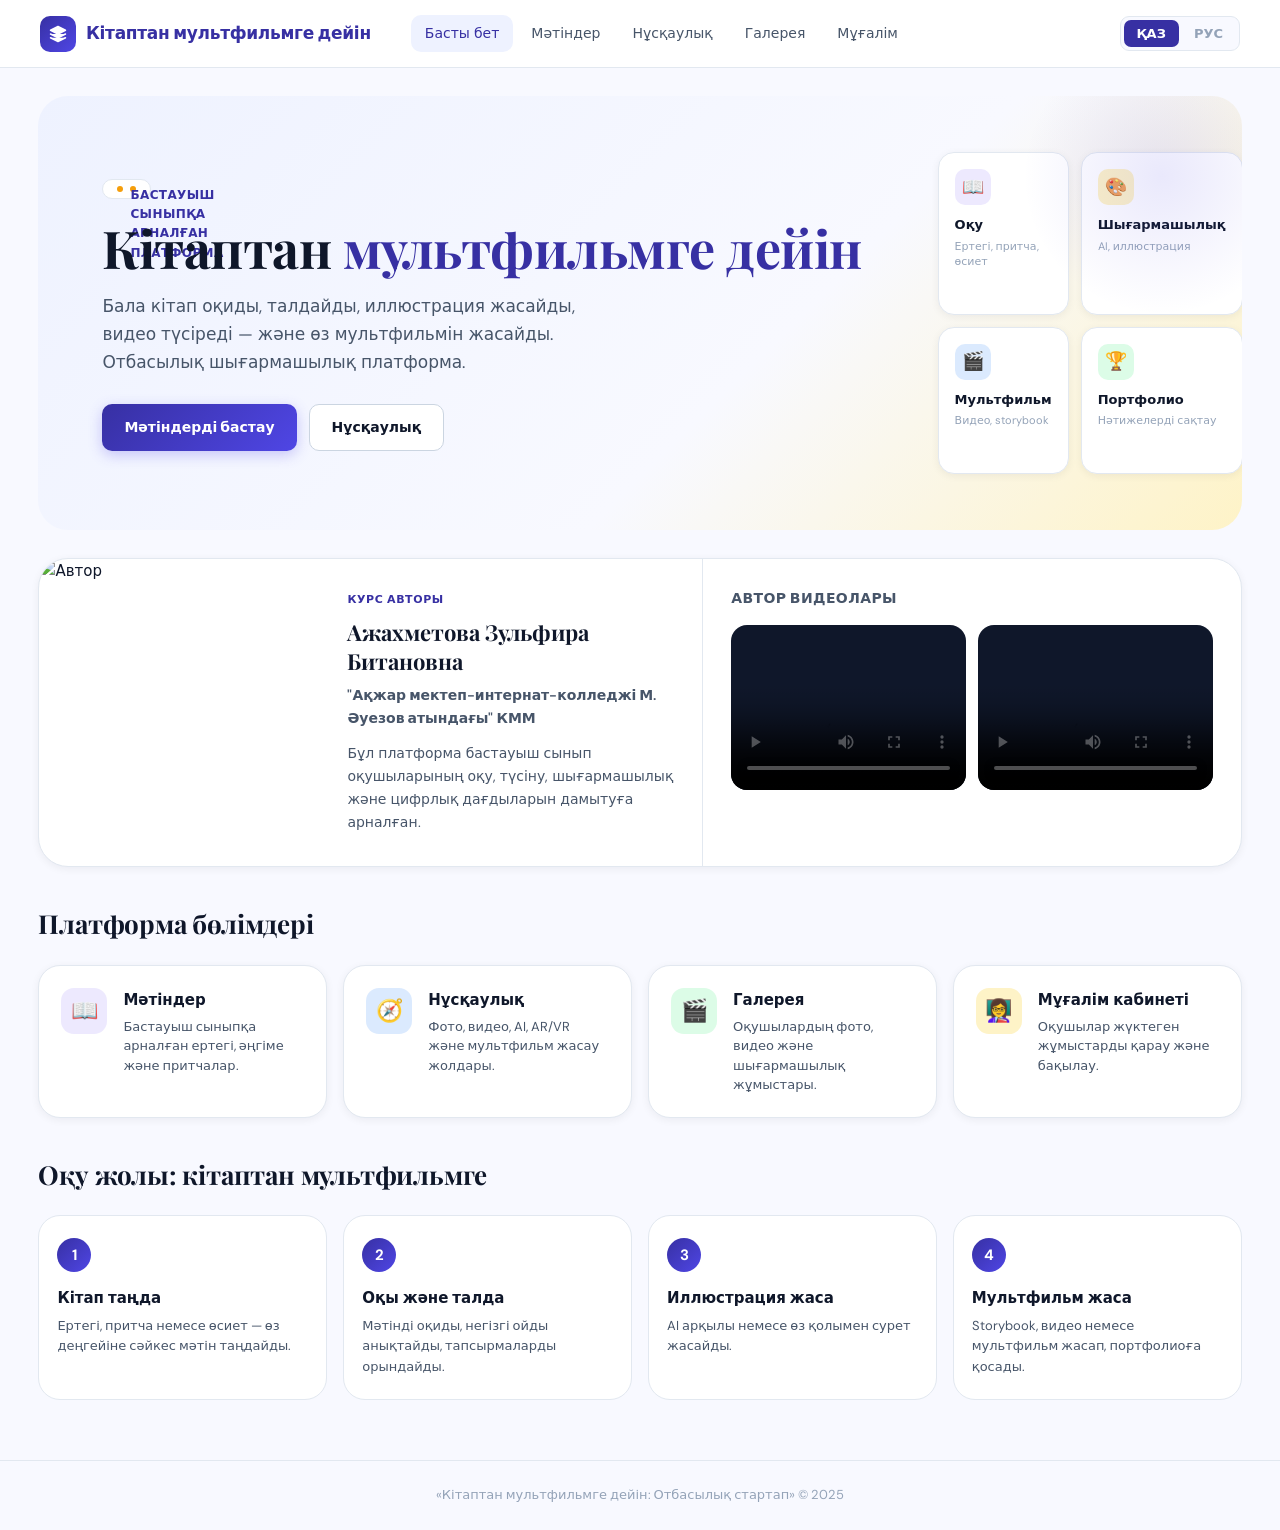
==== index.html @ 531db11f "Add files via upload" ====
<!DOCTYPE html>
<html lang="kk">
<head>
  <meta charset="UTF-8">
  <meta name="viewport" content="width=device-width, initial-scale=1.0">
  <title>Кітаптан мультфильмге дейін — Отбасылық стартап</title>
  <link rel="preconnect" href="https://fonts.googleapis.com">
  <link rel="stylesheet" href="https://fonts.googleapis.com/css2?family=DM+Sans:wght@300;400;500;600;700&family=Playfair+Display:wght@600;700&display=swap">
  <link rel="stylesheet" href="css/style.css">
</head>
<body>

<div id="nav-placeholder"></div>

<main class="page">

  <!-- HERO -->
  <section class="hero">
    <div class="hero-copy">
      <div class="hero-eyebrow"><span></span> <span id="hero-eyebrow-text">Бастауыш сыныпқа арналған платформа</span></div>
      <h1 id="hero-title">Кітаптан <em>мультфильмге дейін</em></h1>
      <p id="hero-desc">Бала кітап оқиды, талдайды, иллюстрация жасайды, видео түсіреді — және өз мультфильмін жасайды. Отбасылық шығармашылық платформа.</p>
      <div class="hero-actions">
        <a class="btn btn-primary" href="stories.html" id="hero-btn1">Мәтіндерді бастау</a>
        <a class="btn btn-outline" href="instructions.html" id="hero-btn2">Нұсқаулық</a>
      </div>
    </div>
    <div class="hero-visual">
      <div class="hero-card hc-purple">
        <div class="hero-card-icon">📖</div>
        <h4 id="hc1t">Оқу</h4>
        <p id="hc1d">Ертегі, притча, өсиет</p>
      </div>
      <div class="hero-card hc-amber">
        <div class="hero-card-icon">🎨</div>
        <h4 id="hc2t">Шығармашылық</h4>
        <p id="hc2d">AI, иллюстрация</p>
      </div>
      <div class="hero-card hc-blue">
        <div class="hero-card-icon">🎬</div>
        <h4 id="hc3t">Мультфильм</h4>
        <p id="hc3d">Видео, storybook</p>
      </div>
      <div class="hero-card hc-green">
        <div class="hero-card-icon">🏆</div>
        <h4 id="hc4t">Портфолио</h4>
        <p id="hc4d">Нәтижелерді сақтау</p>
      </div>
    </div>
  </section>

  <!-- AUTHOR -->
  <div class="author-panel">
    <div class="author-photo">
      <img src="https://res.cloudinary.com/dtdq8ydwe/image/upload/v1776937466/author_cpvalc.jpg" alt="Автор">
    </div>
    <div class="author-info">
      <div class="author-label" id="author-label">Курс авторы</div>
      <h2>Ажахметова Зульфира Битановна</h2>
      <p class="author-school">"Ақжар мектеп-интернат-колледжі М. Әуезов атындағы" КММ</p>
      <p id="author-desc">Бұл платформа бастауыш сынып оқушыларының оқу, түсіну, шығармашылық және цифрлық дағдыларын дамытуға арналған.</p>
    </div>
    <div class="author-videos">
      <h3 id="author-videos-title">Автор видеолары</h3>
      <div class="video-row">
        <video controls poster="https://res.cloudinary.com/dtdq8ydwe/image/upload/v1776937466/author_cpvalc.jpg">
          <source src="https://res.cloudinary.com/dtdq8ydwe/video/upload/v1776936083/author-media1_utisox.mp4" type="video/mp4">
        </video>
        <video controls poster="https://res.cloudinary.com/dtdq8ydwe/image/upload/v1776937466/author_cpvalc.jpg">
          <source src="https://res.cloudinary.com/dtdq8ydwe/video/upload/v1776936094/author-media2_wtvqii.mp4" type="video/mp4">
        </video>
      </div>
    </div>
  </div>

  <!-- FEATURES -->
  <div class="sec-header"><h2 id="feat-title">Платформа бөлімдері</h2></div>
  <div class="feature-grid">
    <a href="stories.html" class="feature-card">
      <div class="feature-icon fi-indigo">📖</div>
      <div><h3 id="f1t">Мәтіндер</h3><p id="f1d">Бастауыш сыныпқа арналған ертегі, әңгіме және притчалар.</p></div>
    </a>
    <a href="instructions.html" class="feature-card">
      <div class="feature-icon fi-blue">🧭</div>
      <div><h3 id="f2t">Нұсқаулық</h3><p id="f2d">Фото, видео, AI, AR/VR және мультфильм жасау жолдары.</p></div>
    </a>
    <a href="gallery.html" class="feature-card">
      <div class="feature-icon fi-green">🎬</div>
      <div><h3 id="f3t">Галерея</h3><p id="f3d">Оқушылардың фото, видео және шығармашылық жұмыстары.</p></div>
    </a>
    <a href="teacher.html" class="feature-card">
      <div class="feature-icon fi-amber">👩‍🏫</div>
      <div><h3 id="f4t">Мұғалім кабинеті</h3><p id="f4d">Оқушылар жүктеген жұмыстарды қарау және бақылау.</p></div>
    </a>
  </div>

  <!-- STEPS -->
  <div class="sec-header"><h2 id="steps-title">Оқу жолы: кітаптан мультфильмге</h2></div>
  <div class="steps-grid">
    <div class="step-item"><div class="step-num">1</div><h3 id="s1t">Кітап таңда</h3><p id="s1d">Ертегі, притча немесе өсиет — өз деңгейіне сәйкес мәтін таңдайды.</p></div>
    <div class="step-item"><div class="step-num">2</div><h3 id="s2t">Оқы және талда</h3><p id="s2d">Мәтінді оқиды, негізгі ойды анықтайды, тапсырмаларды орындайды.</p></div>
    <div class="step-item"><div class="step-num">3</div><h3 id="s3t">Иллюстрация жаса</h3><p id="s3d">AI арқылы немесе өз қолымен сурет жасайды.</p></div>
    <div class="step-item"><div class="step-num">4</div><h3 id="s4t">Мультфильм жаса</h3><p id="s4d">Storybook, видео немесе мультфильм жасап, портфолиоға қосады.</p></div>
  </div>

</main>

<footer>
  <p id="footer-text">«Кітаптан мультфильмге дейін: Отбасылық стартап» &copy; 2025</p>
</footer>

<script src="js/nav.js"></script>
<script>
const IDX = {
  kz: {
    'hero-eyebrow-text': 'Бастауыш сыныпқа арналған платформа',
    'hero-title': 'Кітаптан <em>мультфильмге дейін</em>',
    'hero-desc': 'Бала кітап оқиды, талдайды, иллюстрация жасайды, видео түсіреді — және өз мультфильмін жасайды. Отбасылық шығармашылық платформа.',
    'hero-btn1': 'Мәтіндерді бастау', 'hero-btn2': 'Нұсқаулық',
    'hc1t':'Оқу','hc1d':'Ертегі, притча, өсиет',
    'hc2t':'Шығармашылық','hc2d':'AI, иллюстрация',
    'hc3t':'Мультфильм','hc3d':'Видео, storybook',
    'hc4t':'Портфолио','hc4d':'Нәтижелерді сақтау',
    'author-label':'Курс авторы',
    'author-desc':'Бұл платформа бастауыш сынып оқушыларының оқу, түсіну, шығармашылық және цифрлық дағдыларын дамытуға арналған.',
    'author-videos-title':'Автор видеолары',
    'feat-title':'Платформа бөлімдері',
    'f1t':'Мәтіндер','f1d':'Бастауыш сыныпқа арналған ертегі, әңгіме және притчалар.',
    'f2t':'Нұсқаулық','f2d':'Фото, видео, AI, AR/VR және мультфильм жасау жолдары.',
    'f3t':'Галерея','f3d':'Оқушылардың фото, видео және шығармашылық жұмыстары.',
    'f4t':'Мұғалім кабинеті','f4d':'Оқушылар жүктеген жұмыстарды қарау және бақылау.',
    'steps-title':'Оқу жолы: кітаптан мультфильмге',
    's1t':'Кітап таңда','s1d':'Ертегі, притча немесе өсиет — өз деңгейіне сәйкес мәтін таңдайды.',
    's2t':'Оқы және талда','s2d':'Мәтінді оқиды, негізгі ойды анықтайды, тапсырмаларды орындайды.',
    's3t':'Иллюстрация жаса','s3d':'AI арқылы немесе өз қолымен сурет жасайды.',
    's4t':'Мультфильм жаса','s4d':'Storybook, видео немесе мультфильм жасап, портфолиоға қосады.',
    'footer-text':'«Кітаптан мультфильмге дейін: Отбасылық стартап» © 2025'
  },
  ru: {
    'hero-eyebrow-text': 'Платформа для начальной школы',
    'hero-title': 'От книги до <em>мультфильма</em>',
    'hero-desc': 'Ребёнок читает книгу, анализирует, создаёт иллюстрации, снимает видео — и делает свой мультфильм. Семейная творческая платформа.',
    'hero-btn1': 'Начать читать', 'hero-btn2': 'Инструкция',
    'hc1t':'Чтение','hc1d':'Сказки, притчи, назидания',
    'hc2t':'Творчество','hc2d':'AI, иллюстрации',
    'hc3t':'Мультфильм','hc3d':'Видео, сторибук',
    'hc4t':'Портфолио','hc4d':'Сохранение результатов',
    'author-label':'Автор курса',
    'author-desc':'Эта платформа создана для развития навыков чтения, творчества и цифровых компетенций учеников начальной школы.',
    'author-videos-title':'Видео автора',
    'feat-title':'Разделы платформы',
    'f1t':'Тексты','f1d':'Сказки, рассказы и притчи для начальной школы.',
    'f2t':'Инструкция','f2d':'Создание фото, видео, AI, AR/VR и мультфильмов.',
    'f3t':'Галерея','f3d':'Фото, видео и творческие работы учеников.',
    'f4t':'Кабинет учителя','f4d':'Просмотр и контроль работ учеников.',
    'steps-title':'Учебный путь: от книги до мультфильма',
    's1t':'Выбери книгу','s1d':'Сказка, притча или назидание — выбирает текст по уровню.',
    's2t':'Читай и анализируй','s2d':'Читает текст, определяет главную мысль, выполняет задания.',
    's3t':'Создай иллюстрацию','s3d':'Рисует с помощью AI или собственными руками.',
    's4t':'Сними мультфильм','s4d':'Делает сторибук, видео или мультфильм и добавляет в портфолио.',
    'footer-text':'«От книги до мультфильма: Семейный стартап» © 2025'
  }
};

window.onLangChange = function(lang) {
  const L = IDX[lang] || IDX.kz;
  Object.entries(L).forEach(([id, val]) => {
    const el = document.getElementById(id);
    if (!el) return;
    if (val.includes('<em>')) el.innerHTML = val;
    else el.textContent = val;
  });
  document.documentElement.lang = lang === 'kz' ? 'kk' : 'ru';
};
</script>
</body>
</html>
---- css/style.css ----
@import url('https://fonts.googleapis.com/css2?family=DM+Sans:wght@300;400;500;600;700&family=Playfair+Display:wght@600;700&display=swap');

/* ===================== TOKENS ===================== */
:root {
  --brand:      #3730a3;
  --brand-mid:  #4f46e5;
  --brand-light:#eef2ff;
  --accent:     #f59e0b;
  --accent-lt:  #fef3c7;
  --success:    #10b981;
  --danger:     #ef4444;

  --bg:         #f8f9ff;
  --surface:    #ffffff;
  --border:     #e2e8f0;
  --border-mid: #cbd5e1;

  --text-primary:   #0f172a;
  --text-secondary: #475569;
  --text-muted:     #94a3b8;

  --radius-sm: 10px;
  --radius:    16px;
  --radius-lg: 22px;
  --radius-xl: 30px;

  --shadow-sm: 0 2px 8px rgba(15,23,42,.06);
  --shadow:    0 8px 24px rgba(15,23,42,.08);
  --shadow-lg: 0 20px 48px rgba(15,23,42,.12);

  --nav-h: 68px;
}

/* ===================== RESET ===================== */
*, *::before, *::after { margin:0; padding:0; box-sizing:border-box; }
html { scroll-behavior:smooth; }
body {
  font-family: 'DM Sans', system-ui, sans-serif;
  background: var(--bg);
  color: var(--text-primary);
  min-height: 100vh;
  font-size: 15px;
  line-height: 1.6;
  -webkit-font-smoothing: antialiased;
}
a { text-decoration:none; color:inherit; }
img, video { max-width:100%; display:block; }
button { font-family:inherit; cursor:pointer; border:none; background:none; }
input, textarea { font-family:inherit; }

/* ===================== NAV ===================== */
.nav {
  position: sticky;
  top: 0;
  z-index: 100;
  height: var(--nav-h);
  background: rgba(255,255,255,.96);
  backdrop-filter: blur(12px);
  border-bottom: 1px solid var(--border);
  display: flex;
  align-items: center;
  padding: 0 40px;
  gap: 40px;
}

.nav-brand {
  display: flex;
  align-items: center;
  gap: 10px;
  text-decoration: none;
}
.nav-brand-icon {
  width: 36px;
  height: 36px;
  background: linear-gradient(135deg, var(--brand), var(--brand-mid));
  border-radius: 10px;
  display: grid;
  place-items: center;
  flex-shrink: 0;
}
.nav-brand-icon svg { width:18px; height:18px; fill:white; }
.nav-brand-name {
  font-weight: 700;
  font-size: 17px;
  color: var(--brand);
  letter-spacing: -.3px;
}

.nav-links {
  display: flex;
  align-items: center;
  gap: 4px;
  flex: 1;
}
.nav-links a {
  padding: 7px 14px;
  border-radius: var(--radius-sm);
  font-weight: 500;
  font-size: 14px;
  color: var(--text-secondary);
  transition: all .18s;
}
.nav-links a:hover, .nav-links a.active {
  background: var(--brand-light);
  color: var(--brand);
}

.nav-right {
  display: flex;
  align-items: center;
  gap: 8px;
  margin-left: auto;
}

/* ===================== LANG TOGGLE ===================== */
.lang-toggle {
  display: flex;
  background: var(--bg);
  border: 1px solid var(--border);
  border-radius: 9px;
  padding: 3px;
  gap: 2px;
}
.lang-btn {
  padding: 5px 13px;
  border-radius: 7px;
  font-size: 13px;
  font-weight: 600;
  color: var(--text-muted);
  transition: all .18s;
}
.lang-btn.active {
  background: var(--brand);
  color: white;
}

/* ===================== LAYOUT ===================== */
.page { width: min(1240px, 94%); margin: 0 auto; }
.section { padding: 36px 0; }

/* ===================== HERO ===================== */
.hero {
  background: linear-gradient(135deg, #eef2ff 0%, #f8f9ff 60%, #fef3c7 100%);
  border-radius: var(--radius-xl);
  padding: 56px 64px;
  display: grid;
  grid-template-columns: 1fr auto;
  gap: 40px;
  align-items: center;
  margin: 28px 0;
  position: relative;
  overflow: hidden;
}
.hero::before {
  content: '';
  position: absolute;
  top: -60px; right: -60px;
  width: 280px; height: 280px;
  background: radial-gradient(circle, rgba(79,70,229,.12), transparent 70%);
  border-radius: 50%;
}

.hero-eyebrow {
  display: inline-flex;
  align-items: center;
  gap: 7px;
  background: white;
  border: 1px solid var(--border);
  border-radius: 999px;
  padding: 6px 14px;
  font-size: 12px;
  font-weight: 600;
  color: var(--brand);
  letter-spacing: .4px;
  text-transform: uppercase;
  margin-bottom: 20px;
}
.hero-eyebrow span { width:6px;height:6px;border-radius:50%;background:var(--accent);flex-shrink:0; }

.hero h1 {
  font-family: 'Playfair Display', serif;
  font-size: 52px;
  line-height: 1.1;
  letter-spacing: -.5px;
  color: var(--text-primary);
  margin-bottom: 16px;
}
.hero h1 em { color: var(--brand); font-style:normal; }
.hero p {
  font-size: 17px;
  color: var(--text-secondary);
  line-height: 1.65;
  max-width: 520px;
  margin-bottom: 28px;
}
.hero-actions { display:flex; gap:12px; flex-wrap:wrap; }

.hero-visual {
  display: grid;
  grid-template-columns: 1fr 1fr;
  gap: 12px;
  width: 240px;
}
.hero-card {
  background: white;
  border: 1px solid var(--border);
  border-radius: var(--radius);
  padding: 16px;
  box-shadow: var(--shadow-sm);
}
.hero-card-icon {
  width: 36px; height: 36px;
  border-radius: 10px;
  display: grid; place-items: center;
  margin-bottom: 10px;
  font-size: 18px;
}
.hero-card h4 { font-size:13px; font-weight:600; margin-bottom:3px; }
.hero-card p { font-size:11px; color:var(--text-muted); line-height:1.4; }
.hc-purple .hero-card-icon { background:#ede9fe; }
.hc-blue .hero-card-icon   { background:#dbeafe; }
.hc-green .hero-card-icon  { background:#dcfce7; }
.hc-amber .hero-card-icon  { background:#fef3c7; }

/* ===================== BUTTONS ===================== */
.btn {
  display: inline-flex;
  align-items: center;
  gap: 8px;
  padding: 11px 22px;
  border-radius: var(--radius-sm);
  font-weight: 600;
  font-size: 14px;
  transition: all .2s;
  cursor: pointer;
  border: none;
}
.btn-primary {
  background: linear-gradient(135deg, var(--brand), var(--brand-mid));
  color: white;
  box-shadow: 0 4px 14px rgba(79,70,229,.28);
}
.btn-primary:hover { transform:translateY(-2px); box-shadow:0 8px 20px rgba(79,70,229,.34); }
.btn-outline {
  background: white;
  border: 1.5px solid var(--border-mid);
  color: var(--text-primary);
}
.btn-outline:hover { border-color:var(--brand); color:var(--brand); background:var(--brand-light); }
.btn-sm { padding:8px 16px; font-size:13px; }
.btn-ghost { color:var(--brand); background:var(--brand-light); }
.btn-ghost:hover { background:var(--brand); color:white; }

/* ===================== CARDS ===================== */
.card {
  background: var(--surface);
  border: 1px solid var(--border);
  border-radius: var(--radius-lg);
  box-shadow: var(--shadow-sm);
  transition: transform .2s, box-shadow .2s;
}
.card:hover {
  transform: translateY(-4px);
  box-shadow: var(--shadow);
}

/* Story cards grid */
.stories-grid {
  display: grid;
  grid-template-columns: repeat(auto-fill, minmax(280px, 1fr));
  gap: 20px;
}

.story-card {
  background: var(--surface);
  border: 1px solid var(--border);
  border-radius: var(--radius-lg);
  padding: 22px;
  box-shadow: var(--shadow-sm);
  transition: transform .2s, box-shadow .2s;
  display: flex;
  flex-direction: column;
  gap: 10px;
}
.story-card:hover { transform:translateY(-4px); box-shadow:var(--shadow); }

.story-badge {
  display: inline-flex;
  align-items: center;
  padding: 4px 11px;
  background: var(--brand-light);
  color: var(--brand);
  border-radius: 999px;
  font-size: 11px;
  font-weight: 700;
  letter-spacing: .3px;
  text-transform: uppercase;
  width: fit-content;
}
.badge-parable { background:#fef3c7; color:#92400e; }
.badge-wisdom  { background:#dcfce7; color:#065f46; }

.story-card h3 {
  font-family: 'Playfair Display', serif;
  font-size: 17px;
  line-height: 1.35;
  color: var(--text-primary);
}
.story-card .meta {
  font-size: 12px;
  color: var(--text-muted);
  display: flex;
  gap: 10px;
  flex-wrap: wrap;
}
.story-card .theme {
  font-size: 13px;
  color: var(--text-secondary);
  line-height: 1.5;
  flex: 1;
}
.story-card .btn { margin-top:auto; align-self:flex-start; }

/* ===================== FILTERS ===================== */
.filter-bar {
  display: flex;
  flex-wrap: wrap;
  gap: 8px;
  margin-bottom: 20px;
  align-items: center;
}
.filter-btn {
  padding: 7px 16px;
  border-radius: 999px;
  font-size: 13px;
  font-weight: 600;
  color: var(--text-secondary);
  background: white;
  border: 1.5px solid var(--border);
  transition: all .18s;
}
.filter-btn:hover { border-color:var(--brand); color:var(--brand); }
.filter-btn.active {
  background: var(--brand);
  border-color: var(--brand);
  color: white;
}

/* Search */
.search-wrap {
  position: relative;
  max-width: 360px;
  width: 100%;
}
.search-wrap svg {
  position: absolute;
  left: 13px;
  top: 50%;
  transform: translateY(-50%);
  width: 16px; height: 16px;
  color: var(--text-muted);
  pointer-events: none;
}
.search-input {
  width: 100%;
  padding: 9px 14px 9px 38px;
  border: 1.5px solid var(--border);
  border-radius: 999px;
  font-size: 14px;
  background: white;
  color: var(--text-primary);
  outline: none;
  transition: border-color .18s, box-shadow .18s;
}
.search-input:focus {
  border-color: var(--brand);
  box-shadow: 0 0 0 3px rgba(79,70,229,.1);
}

/* ===================== PAGE HEADER ===================== */
.page-header {
  padding: 28px 0 20px;
}
.page-header h1 {
  font-family: 'Playfair Display', serif;
  font-size: 34px;
  letter-spacing: -.3px;
  margin-bottom: 6px;
}
.page-header p {
  color: var(--text-secondary);
  font-size: 15px;
}

/* ===================== STORY PAGE ===================== */
.story-layout {
  display: grid;
  grid-template-columns: 1fr 320px;
  gap: 28px;
  padding: 28px 0;
}

.story-main {
  background: var(--surface);
  border: 1px solid var(--border);
  border-radius: var(--radius-xl);
  padding: 40px 44px;
  box-shadow: var(--shadow-sm);
}

.story-back {
  display: inline-flex;
  align-items: center;
  gap: 7px;
  color: var(--brand);
  font-size: 13px;
  font-weight: 600;
  margin-bottom: 22px;
  padding: 6px 12px;
  border-radius: var(--radius-sm);
  background: var(--brand-light);
  transition: all .18s;
  width: fit-content;
}
.story-back:hover { background:var(--brand); color:white; }
.story-back svg { width:14px; height:14px; }

.story-meta-row {
  display: flex;
  gap: 16px;
  flex-wrap: wrap;
  align-items: center;
  margin-bottom: 16px;
}
.story-chip {
  display: inline-flex;
  align-items: center;
  gap: 5px;
  padding: 4px 12px;
  border-radius: 999px;
  font-size: 12px;
  font-weight: 600;
  background: var(--bg);
  border: 1px solid var(--border);
  color: var(--text-secondary);
}

.story-title {
  font-family: 'Playfair Display', serif;
  font-size: 32px;
  line-height: 1.2;
  letter-spacing: -.3px;
  margin-bottom: 24px;
}

.story-text {
  font-size: 16px;
  line-height: 1.85;
  color: var(--text-secondary);
  background: var(--bg);
  border-radius: var(--radius);
  padding: 28px 32px;
  border: 1px solid var(--border);
}
.story-text p { margin-bottom: 14px; }
.story-text p:last-child { margin-bottom: 0; }

/* ===================== SIDEBAR ===================== */
.story-sidebar { display:flex; flex-direction:column; gap:18px; }

.sidebar-block {
  background: var(--surface);
  border: 1px solid var(--border);
  border-radius: var(--radius-lg);
  padding: 22px;
  box-shadow: var(--shadow-sm);
}
.sidebar-block h3 {
  font-size: 14px;
  font-weight: 700;
  color: var(--text-primary);
  margin-bottom: 14px;
  letter-spacing: .2px;
  text-transform: uppercase;
}

.tasks-list {
  list-style: none;
  display: flex;
  flex-direction: column;
  gap: 10px;
}
.tasks-list li {
  padding: 10px 13px;
  background: var(--bg);
  border-radius: var(--radius-sm);
  border: 1px solid var(--border);
  font-size: 13px;
  line-height: 1.5;
  color: var(--text-secondary);
  counter-increment: task;
  position: relative;
  padding-left: 36px;
}
.tasks-list { counter-reset: task; }
.tasks-list li::before {
  content: counter(task);
  position: absolute;
  left: 10px;
  top: 10px;
  width: 18px; height: 18px;
  background: var(--brand-light);
  color: var(--brand);
  border-radius: 50%;
  font-size: 11px;
  font-weight: 700;
  display: grid;
  place-items: center;
}

/* Answer form */
.form-group { display:flex; flex-direction:column; gap:6px; margin-bottom:14px; }
.form-label { font-size:12px; font-weight:700; color:var(--text-secondary); text-transform:uppercase; letter-spacing:.3px; }
.form-input, .form-textarea {
  padding: 10px 13px;
  border: 1.5px solid var(--border);
  border-radius: var(--radius-sm);
  font-size: 14px;
  font-family: inherit;
  color: var(--text-primary);
  background: var(--bg);
  outline: none;
  transition: border-color .18s, box-shadow .18s;
}
.form-input:focus, .form-textarea:focus {
  border-color: var(--brand);
  box-shadow: 0 0 0 3px rgba(79,70,229,.1);
  background: white;
}
.form-textarea { resize: vertical; min-height: 90px; }
.form-file {
  padding: 8px;
  border: 1.5px dashed var(--border-mid);
  border-radius: var(--radius-sm);
  font-size: 13px;
  cursor: pointer;
  background: var(--bg);
  width: 100%;
  color: var(--text-secondary);
}

.submit-status {
  display: none;
  padding: 10px 13px;
  border-radius: var(--radius-sm);
  font-size: 13px;
  font-weight: 600;
  margin-top: 10px;
}
.submit-status.success { background:#dcfce7; color:#065f46; display:block; }
.submit-status.error   { background:#fee2e2; color:#991b1b; display:block; }

/* ===================== GALLERY ===================== */
.media-grid {
  display: grid;
  grid-template-columns: repeat(auto-fill, minmax(260px, 1fr));
  gap: 16px;
}
.media-card {
  background: var(--surface);
  border: 1px solid var(--border);
  border-radius: var(--radius-lg);
  overflow: hidden;
  box-shadow: var(--shadow-sm);
  transition: transform .2s, box-shadow .2s;
}
.media-card:hover { transform:translateY(-4px); box-shadow:var(--shadow); }
.media-card img, .media-card video {
  width: 100%;
  height: 210px;
  object-fit: cover;
  background: #0f172a;
  display: block;
}
.media-card img { cursor:zoom-in; }
.media-info {
  padding: 12px 15px;
  display: flex;
  align-items: center;
  justify-content: space-between;
}
.media-cat {
  font-size: 12px;
  font-weight: 700;
  color: var(--brand);
  text-transform: uppercase;
  letter-spacing: .4px;
}

/* Modal */
.modal {
  display: none;
  position: fixed;
  inset: 0;
  background: rgba(0,0,0,.85);
  z-index: 999;
  align-items: center;
  justify-content: center;
  padding: 24px;
  cursor: zoom-out;
}
.modal.active { display:flex; }
.modal img, .modal video {
  max-width: 90vw;
  max-height: 88vh;
  border-radius: var(--radius);
  box-shadow: var(--shadow-lg);
  object-fit: contain;
}
.modal-close {
  position: fixed;
  top: 20px; right: 24px;
  width: 40px; height: 40px;
  border-radius: 50%;
  background: white;
  display: grid; place-items: center;
  cursor: pointer;
  font-size: 20px;
  color: var(--text-primary);
  box-shadow: var(--shadow);
  border: none;
  z-index: 1000;
}

/* ===================== INSTRUCTIONS ===================== */
.tool-tabs {
  display: flex;
  flex-wrap: wrap;
  gap: 8px;
  margin-bottom: 28px;
}
.tool-grid {
  display: grid;
  grid-template-columns: repeat(auto-fill, minmax(310px, 1fr));
  gap: 20px;
}
.tool-card {
  background: var(--surface);
  border: 1px solid var(--border);
  border-radius: var(--radius-lg);
  padding: 24px;
  box-shadow: var(--shadow-sm);
}
.tool-top {
  display: flex;
  justify-content: space-between;
  align-items: flex-start;
  margin-bottom: 14px;
}
.tool-badge {
  padding: 4px 11px;
  border-radius: 999px;
  font-size: 11px;
  font-weight: 700;
  background: var(--brand-light);
  color: var(--brand);
  text-transform: uppercase;
  letter-spacing: .3px;
}
.tool-top a {
  font-size: 13px;
  font-weight: 600;
  color: var(--brand);
  text-decoration: underline;
  text-underline-offset: 3px;
}
.tool-card h3 { font-size:17px; margin-bottom:12px; }
.tool-card ol { padding-left:18px; color:var(--text-secondary); font-size:13px; line-height:1.7; }
.prompt-box {
  margin-top: 14px;
  background: var(--bg);
  border: 1px solid var(--border);
  border-radius: var(--radius-sm);
  padding: 13px;
}
.prompt-box strong { font-size:11px; text-transform:uppercase; letter-spacing:.4px; color:var(--text-muted); }
.prompt-box p { margin:7px 0 10px; font-size:13px; line-height:1.55; color:var(--text-secondary); }
.prompt-box button {
  padding: 6px 13px;
  border-radius: 7px;
  font-size: 12px;
  font-weight: 700;
  background: var(--brand-light);
  color: var(--brand);
  border: none;
  cursor: pointer;
  transition: all .18s;
}
.prompt-box button:hover { background:var(--brand); color:white; }

/* ===================== TEACHER ===================== */
.teacher-card {
  background: var(--surface);
  border: 1px solid var(--border);
  border-radius: var(--radius-lg);
  padding: 20px 22px;
  box-shadow: var(--shadow-sm);
}
.teacher-card-header {
  display: flex;
  align-items: center;
  justify-content: space-between;
  margin-bottom: 12px;
  flex-wrap: wrap;
  gap: 8px;
}
.teacher-card-name { font-size:16px; font-weight:700; }
.teacher-card-date { font-size:12px; color:var(--text-muted); }
.teacher-card-story { font-size:12px; color:var(--brand); font-weight:600; margin-bottom:10px; }
.teacher-card-answer {
  font-size: 14px;
  line-height: 1.65;
  color: var(--text-secondary);
  background: var(--bg);
  border-radius: var(--radius-sm);
  padding: 12px 14px;
  border: 1px solid var(--border);
}
.teacher-card video, .teacher-card img {
  width: 100%;
  max-height: 220px;
  object-fit: cover;
  border-radius: var(--radius-sm);
  margin-top: 12px;
  background: #0f172a;
}

/* ===================== AUTHOR PANEL ===================== */
.author-panel {
  background: var(--surface);
  border: 1px solid var(--border);
  border-radius: var(--radius-xl);
  display: grid;
  grid-template-columns: 280px 1fr 1.4fr;
  gap: 0;
  overflow: hidden;
  box-shadow: var(--shadow-sm);
  margin-bottom: 36px;
}
.author-photo { position:relative; }
.author-photo img {
  width: 100%;
  height: 100%;
  min-height: 240px;
  object-fit: cover;
}
.author-info {
  padding: 32px 28px;
  border-right: 1px solid var(--border);
}
.author-label {
  font-size: 11px;
  font-weight: 700;
  text-transform: uppercase;
  letter-spacing: .6px;
  color: var(--brand);
  margin-bottom: 10px;
}
.author-info h2 { font-family:'Playfair Display',serif; font-size:22px; margin-bottom:8px; line-height:1.3; }
.author-school { font-size:13px; font-weight:600; color:var(--text-primary); margin-bottom:12px; line-height:1.5; }
.author-info p { font-size:14px; color:var(--text-secondary); line-height:1.65; }
.author-videos { padding: 28px; }
.author-videos h3 { font-size:14px; font-weight:700; color:var(--text-secondary); text-transform:uppercase; letter-spacing:.4px; margin-bottom:16px; }
.video-row { display:grid; grid-template-columns:1fr 1fr; gap:12px; }
.video-row video { width:100%; height:165px; object-fit:cover; border-radius:var(--radius); background:#0f172a; }

/* ===================== STEPS ===================== */
.steps-grid {
  display: grid;
  grid-template-columns: repeat(4,1fr);
  gap: 16px;
  margin-bottom: 36px;
}
.step-item {
  background: var(--surface);
  border: 1px solid var(--border);
  border-radius: var(--radius-lg);
  padding: 22px 18px;
  position: relative;
}
.step-num {
  width: 34px; height: 34px;
  border-radius: 50%;
  background: linear-gradient(135deg, var(--brand), var(--brand-mid));
  color: white;
  font-size: 15px;
  font-weight: 700;
  display: grid; place-items: center;
  margin-bottom: 14px;
}
.step-item h3 { font-size:15px; font-weight:700; margin-bottom:6px; }
.step-item p { font-size:13px; color:var(--text-secondary); line-height:1.55; }

/* ===================== FEATURE GRID ===================== */
.feature-grid {
  display: grid;
  grid-template-columns: repeat(4,1fr);
  gap: 16px;
  margin-bottom: 36px;
}
.feature-card {
  background: var(--surface);
  border: 1px solid var(--border);
  border-radius: var(--radius-lg);
  padding: 22px;
  display: flex;
  gap: 16px;
  align-items: flex-start;
  text-decoration: none;
  color: inherit;
  transition: transform .2s, box-shadow .2s;
  box-shadow: var(--shadow-sm);
}
.feature-card:hover { transform:translateY(-4px); box-shadow:var(--shadow); }
.feature-icon {
  width: 46px; height: 46px;
  border-radius: 13px;
  display: grid; place-items: center;
  flex-shrink: 0;
  font-size: 22px;
}
.fi-indigo { background:#ede9fe; }
.fi-blue   { background:#dbeafe; }
.fi-green  { background:#dcfce7; }
.fi-amber  { background:#fef3c7; }
.feature-card h3 { font-size:15px; font-weight:700; margin-bottom:5px; }
.feature-card p  { font-size:13px; color:var(--text-secondary); line-height:1.5; }

/* ===================== EMPTY / LOADING ===================== */
.empty-state {
  text-align: center;
  padding: 60px 20px;
  color: var(--text-muted);
  grid-column: 1/-1;
}
.empty-state p { font-size:15px; }

/* ===================== FOOTER ===================== */
footer {
  margin-top: 60px;
  padding: 24px 0;
  border-top: 1px solid var(--border);
  text-align: center;
  font-size: 13px;
  color: var(--text-muted);
}

/* ===================== SECTION HEADER ===================== */
.sec-header { display:flex; align-items:baseline; justify-content:space-between; margin-bottom:20px; flex-wrap:wrap; gap:10px; }
.sec-header h2 { font-family:'Playfair Display',serif; font-size:26px; letter-spacing:-.2px; }

/* ===================== RESPONSIVE ===================== */
@media (max-width:1050px) {
  .hero { grid-template-columns:1fr; }
  .hero-visual { display:none; }
  .author-panel { grid-template-columns:1fr; }
  .author-photo img { height:200px; width:100%; }
  .author-info { border-right:none; border-bottom:1px solid var(--border); }
  .story-layout { grid-template-columns:1fr; }
  .feature-grid, .steps-grid { grid-template-columns:repeat(2,1fr); }
}

@media (max-width:700px) {
  .nav { padding:0 18px; gap:16px; }
  .nav-links { display:none; }
  .hero { padding:32px 24px; border-radius:var(--radius-lg); }
  .hero h1 { font-size:34px; }
  .story-main { padding:24px 20px; }
  .feature-grid, .steps-grid { grid-template-columns:1fr; }
  .video-row { grid-template-columns:1fr; }
  .media-grid { grid-template-columns:repeat(auto-fill,minmax(220px,1fr)); }
}

@media (max-width:480px) {
  .filter-bar { gap:6px; }
  .filter-btn { padding:6px 12px; font-size:12px; }
}
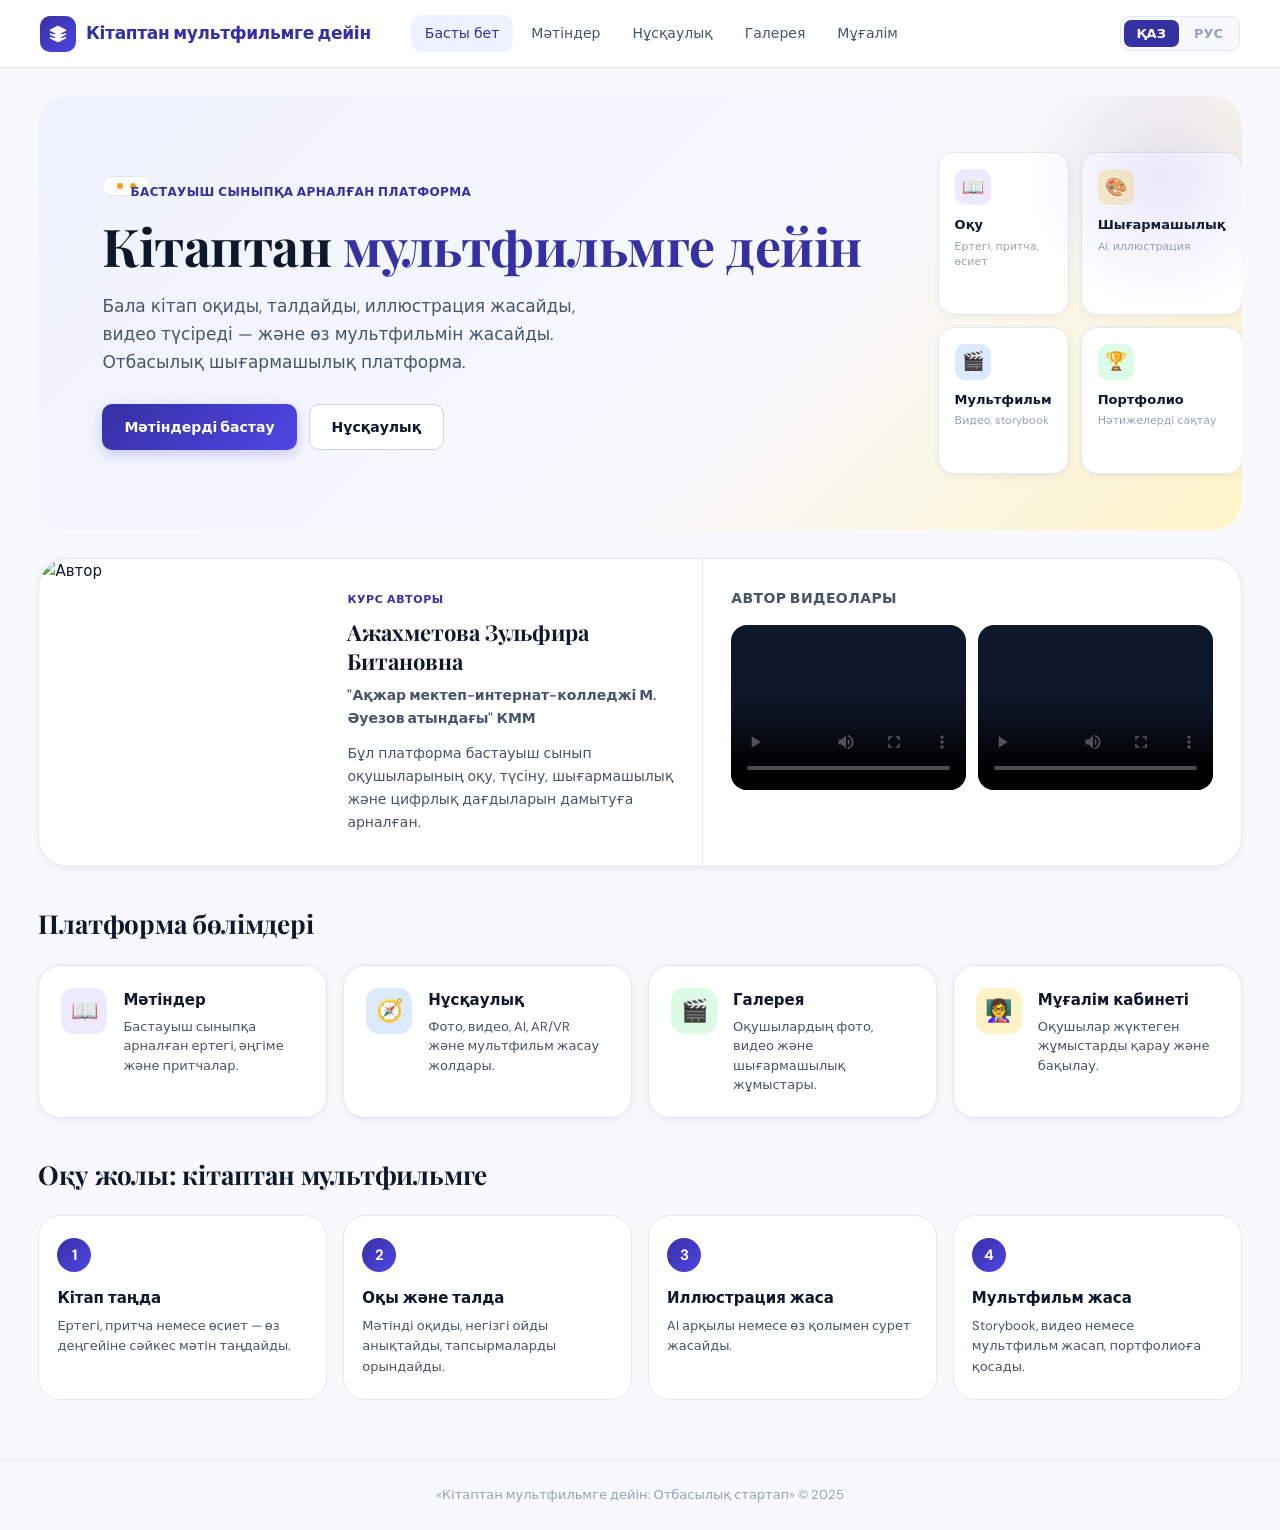
==== commit cb59ee83: "Update index.html" ====
--- a/index.html
+++ b/index.html
@@ -17,7 +17,7 @@
   <!-- HERO -->
   <section class="hero">
     <div class="hero-copy">
-      <div class="hero-eyebrow"><span></span> <span id="hero-eyebrow-text">Бастауыш сыныпқа арналған платформа</span></div>
+      <div class="hero-eyebrow"><span></span><span id="hero-eyebrow-text">Бастауыш сыныпқа арналған платформа</span></div>
       <h1 id="hero-title">Кітаптан <em>мультфильмге дейін</em></h1>
       <p id="hero-desc">Бала кітап оқиды, талдайды, иллюстрация жасайды, видео түсіреді — және өз мультфильмін жасайды. Отбасылық шығармашылық платформа.</p>
       <div class="hero-actions">
--- a/css/style.css
+++ b/css/style.css
@@ -160,6 +160,12 @@
   border-radius: 50%;
 }
 
+.hero-copy {
+  display: flex;
+  flex-direction: column;
+  align-items: flex-start;
+}
+
 .hero-eyebrow {
   display: inline-flex;
   align-items: center;
@@ -174,16 +180,19 @@
   letter-spacing: .4px;
   text-transform: uppercase;
   margin-bottom: 20px;
+  white-space: nowrap;
+  flex-shrink: 0;
 }
 .hero-eyebrow span { width:6px;height:6px;border-radius:50%;background:var(--accent);flex-shrink:0; }
 
 .hero h1 {
   font-family: 'Playfair Display', serif;
   font-size: 52px;
-  line-height: 1.1;
+  line-height: 1.15;
   letter-spacing: -.5px;
   color: var(--text-primary);
   margin-bottom: 16px;
+  max-width: 100%;
 }
 .hero h1 em { color: var(--brand); font-style:normal; }
 .hero p {
@@ -861,8 +870,9 @@
 
 /* ===================== RESPONSIVE ===================== */
 @media (max-width:1050px) {
-  .hero { grid-template-columns:1fr; }
+  .hero { grid-template-columns:1fr; padding:40px 40px; }
   .hero-visual { display:none; }
+  .hero-copy { max-width:100%; }
   .author-panel { grid-template-columns:1fr; }
   .author-photo img { height:200px; width:100%; }
   .author-info { border-right:none; border-bottom:1px solid var(--border); }
@@ -873,8 +883,9 @@
 @media (max-width:700px) {
   .nav { padding:0 18px; gap:16px; }
   .nav-links { display:none; }
-  .hero { padding:32px 24px; border-radius:var(--radius-lg); }
-  .hero h1 { font-size:34px; }
+  .hero { padding:28px 22px; border-radius:var(--radius-lg); }
+  .hero h1 { font-size:32px; }
+  .hero-eyebrow { font-size:11px; padding:5px 12px; white-space:normal; }
   .story-main { padding:24px 20px; }
   .feature-grid, .steps-grid { grid-template-columns:1fr; }
   .video-row { grid-template-columns:1fr; }
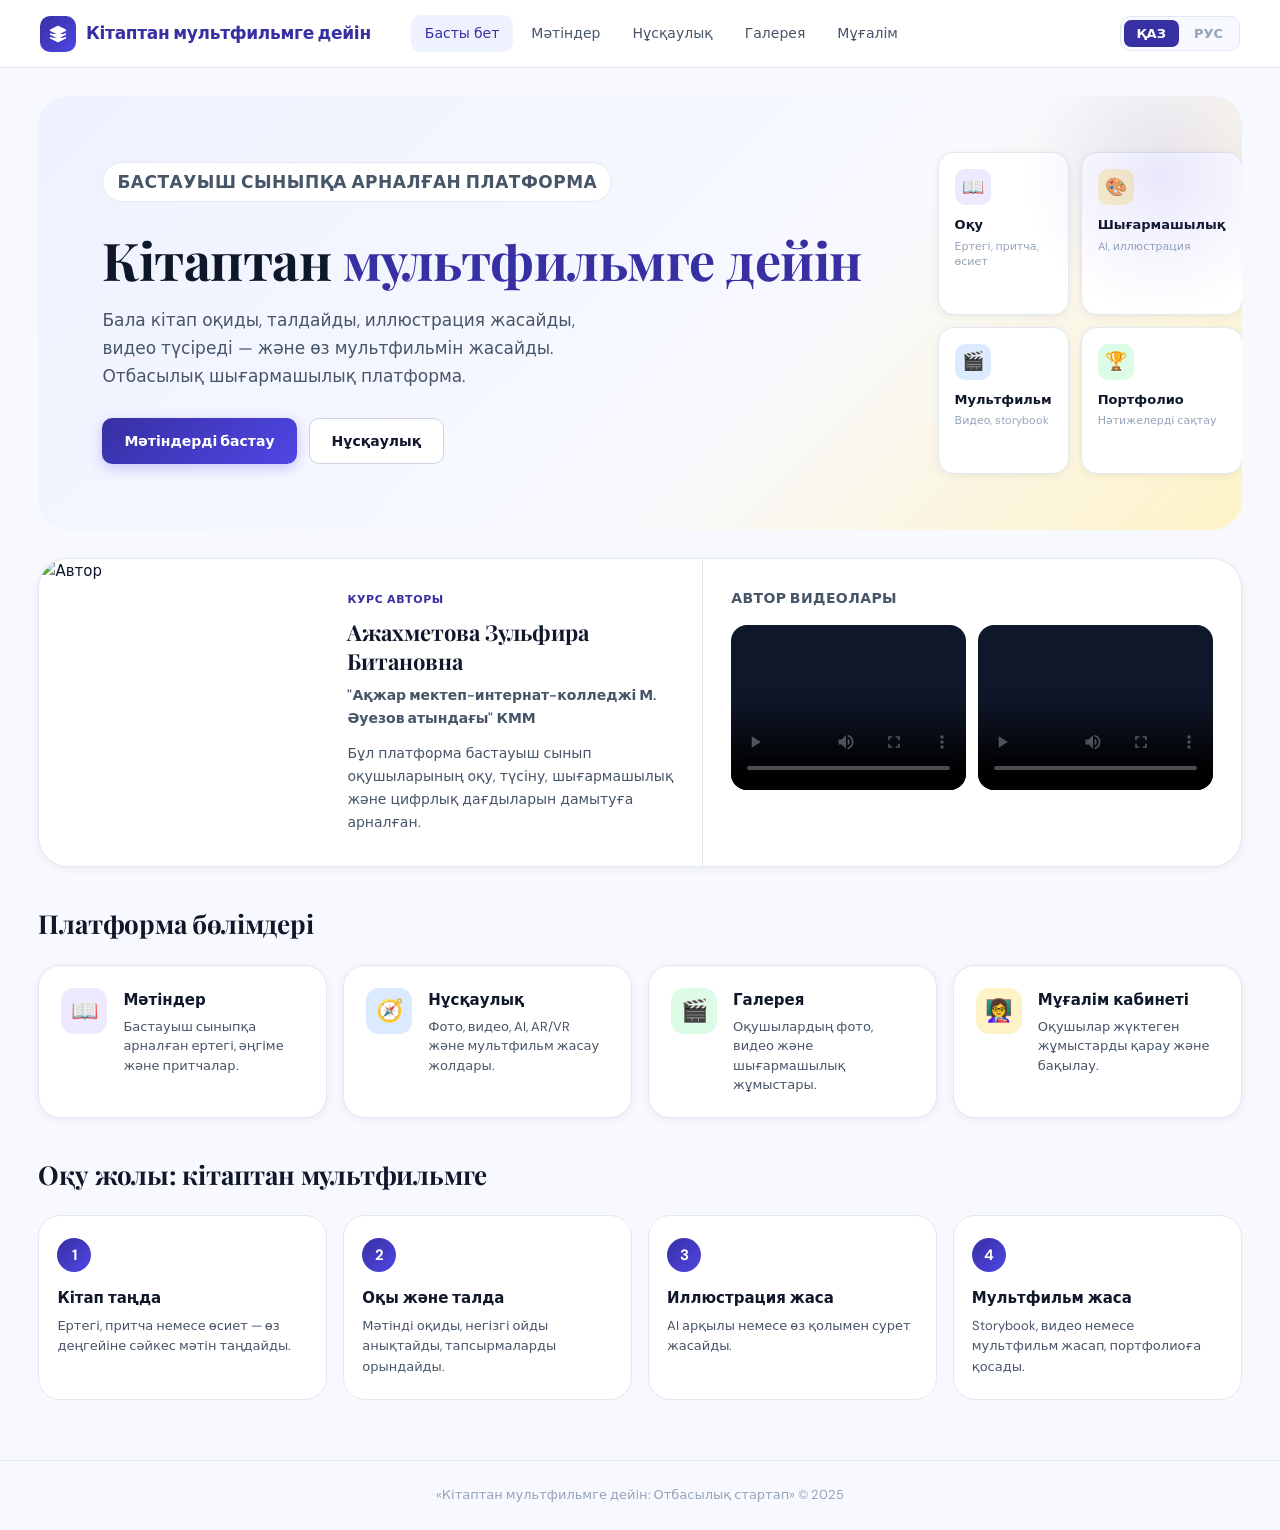
==== commit 9ef9f102: "Update index.html" ====
--- a/index.html
+++ b/index.html
@@ -17,7 +17,7 @@
   <!-- HERO -->
   <section class="hero">
     <div class="hero-copy">
-      <div class="hero-eyebrow"><span></span><span id="hero-eyebrow-text">Бастауыш сыныпқа арналған платформа</span></div>
+      <p class="hero-eyebrow" id="hero-eyebrow-text">Бастауыш сыныпқа арналған платформа</p>
       <h1 id="hero-title">Кітаптан <em>мультфильмге дейін</em></h1>
       <p id="hero-desc">Бала кітап оқиды, талдайды, иллюстрация жасайды, видео түсіреді — және өз мультфильмін жасайды. Отбасылық шығармашылық платформа.</p>
       <div class="hero-actions">
--- a/css/style.css
+++ b/css/style.css
@@ -164,26 +164,25 @@
   display: flex;
   flex-direction: column;
   align-items: flex-start;
+  gap: 0;
 }
 
 .hero-eyebrow {
-  display: inline-flex;
-  align-items: center;
-  gap: 7px;
+  display: block;
   background: white;
   border: 1px solid var(--border);
   border-radius: 999px;
-  padding: 6px 14px;
-  font-size: 12px;
-  font-weight: 600;
-  color: var(--brand);
-  letter-spacing: .4px;
+  padding: 5px 14px;
+  font-size: 11px;
+  font-weight: 700;
+  color: var(--brand);
+  letter-spacing: .5px;
   text-transform: uppercase;
-  margin-bottom: 20px;
-  white-space: nowrap;
-  flex-shrink: 0;
-}
-.hero-eyebrow span { width:6px;height:6px;border-radius:50%;background:var(--accent);flex-shrink:0; }
+  margin-bottom: 18px;
+  width: fit-content;
+  max-width: 100%;
+  line-height: 1.4;
+}
 
 .hero h1 {
   font-family: 'Playfair Display', serif;
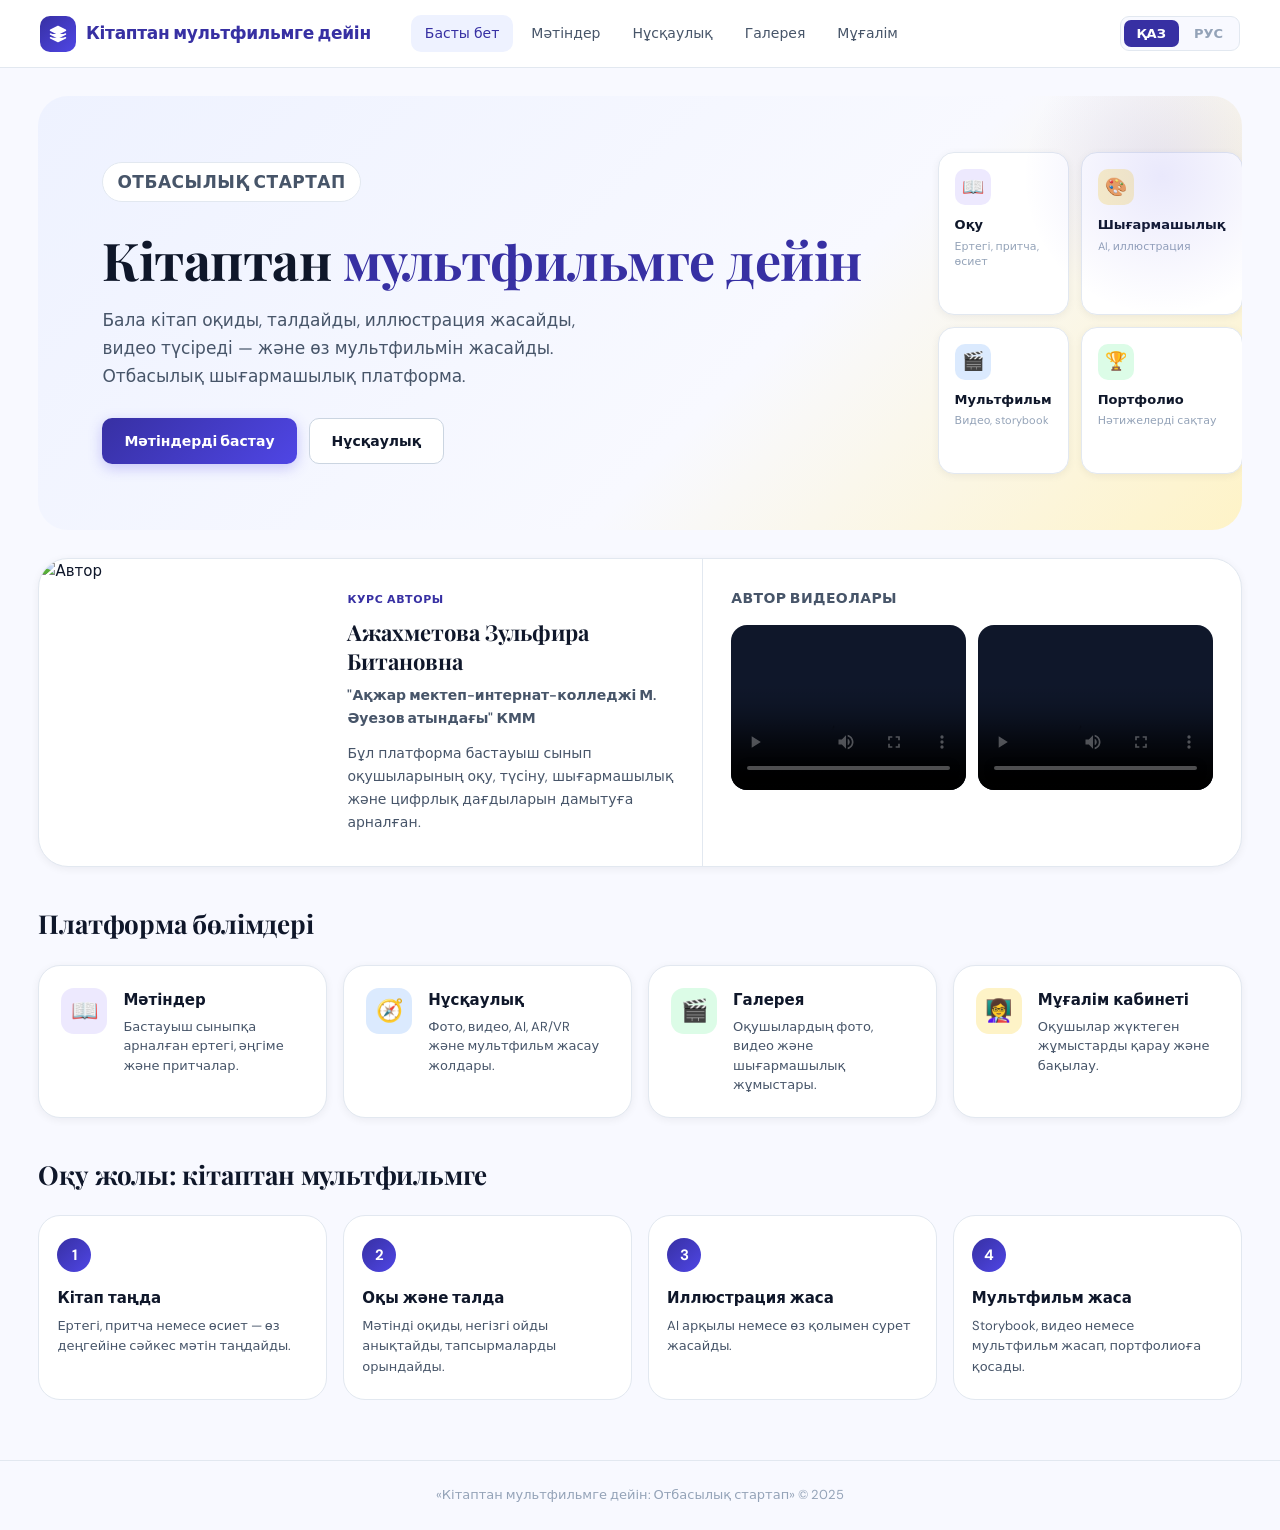
==== commit 59fa1bfd: "Update index.html" ====
--- a/index.html
+++ b/index.html
@@ -17,7 +17,7 @@
   <!-- HERO -->
   <section class="hero">
     <div class="hero-copy">
-      <p class="hero-eyebrow" id="hero-eyebrow-text">Бастауыш сыныпқа арналған платформа</p>
+      <p class="hero-eyebrow" id="hero-eyebrow-text">Отбасылық стартап</p>
       <h1 id="hero-title">Кітаптан <em>мультфильмге дейін</em></h1>
       <p id="hero-desc">Бала кітап оқиды, талдайды, иллюстрация жасайды, видео түсіреді — және өз мультфильмін жасайды. Отбасылық шығармашылық платформа.</p>
       <div class="hero-actions">
@@ -113,7 +113,7 @@
 <script>
 const IDX = {
   kz: {
-    'hero-eyebrow-text': 'Бастауыш сыныпқа арналған платформа',
+    'hero-eyebrow-text': 'Отбасылық стартап',
     'hero-title': 'Кітаптан <em>мультфильмге дейін</em>',
     'hero-desc': 'Бала кітап оқиды, талдайды, иллюстрация жасайды, видео түсіреді — және өз мультфильмін жасайды. Отбасылық шығармашылық платформа.',
     'hero-btn1': 'Мәтіндерді бастау', 'hero-btn2': 'Нұсқаулық',
@@ -137,7 +137,7 @@
     'footer-text':'«Кітаптан мультфильмге дейін: Отбасылық стартап» © 2025'
   },
   ru: {
-    'hero-eyebrow-text': 'Платформа для начальной школы',
+    'hero-eyebrow-text': 'Семейный стартап',
     'hero-title': 'От книги до <em>мультфильма</em>',
     'hero-desc': 'Ребёнок читает книгу, анализирует, создаёт иллюстрации, снимает видео — и делает свой мультфильм. Семейная творческая платформа.',
     'hero-btn1': 'Начать читать', 'hero-btn2': 'Инструкция',
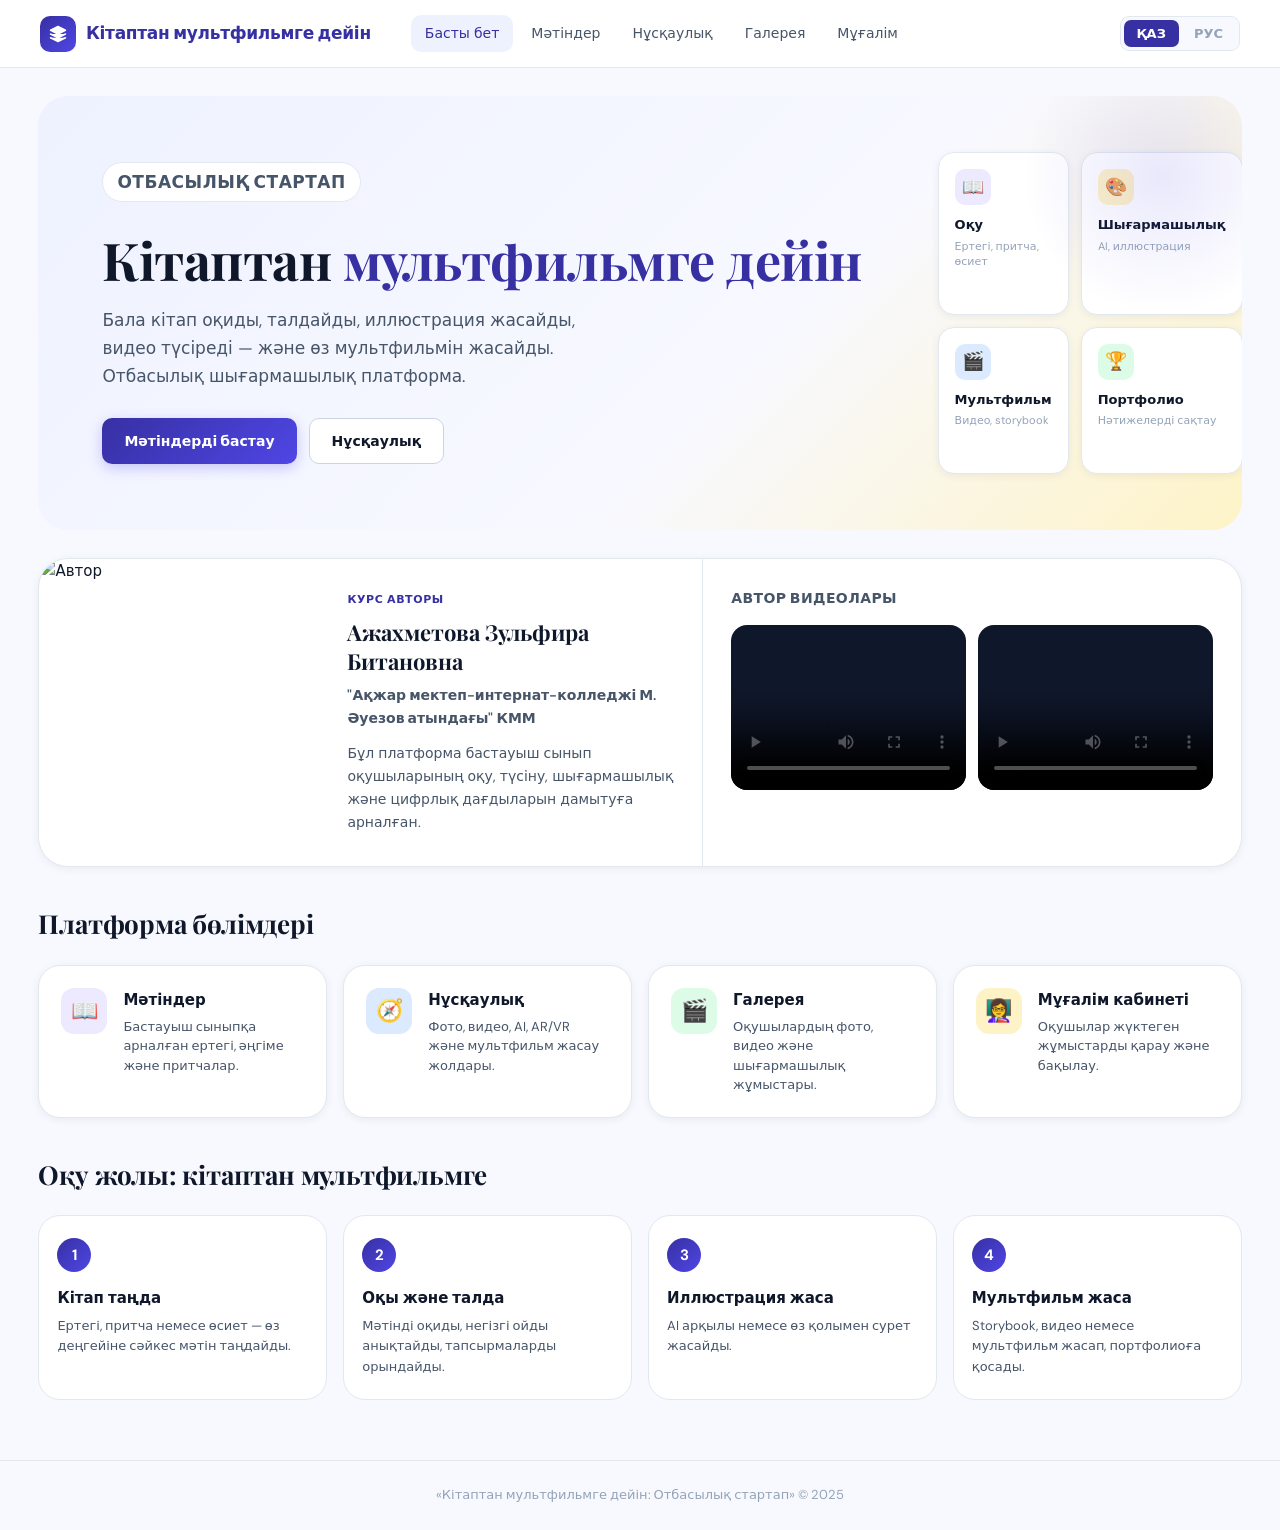
==== commit 130995f6: "Update index.html" ====
--- a/index.html
+++ b/index.html
@@ -110,6 +110,7 @@
 </footer>
 
 <script src="js/nav.js"></script>
+<script src="js/analytics.js"></script>
 <script>
 const IDX = {
   kz: {
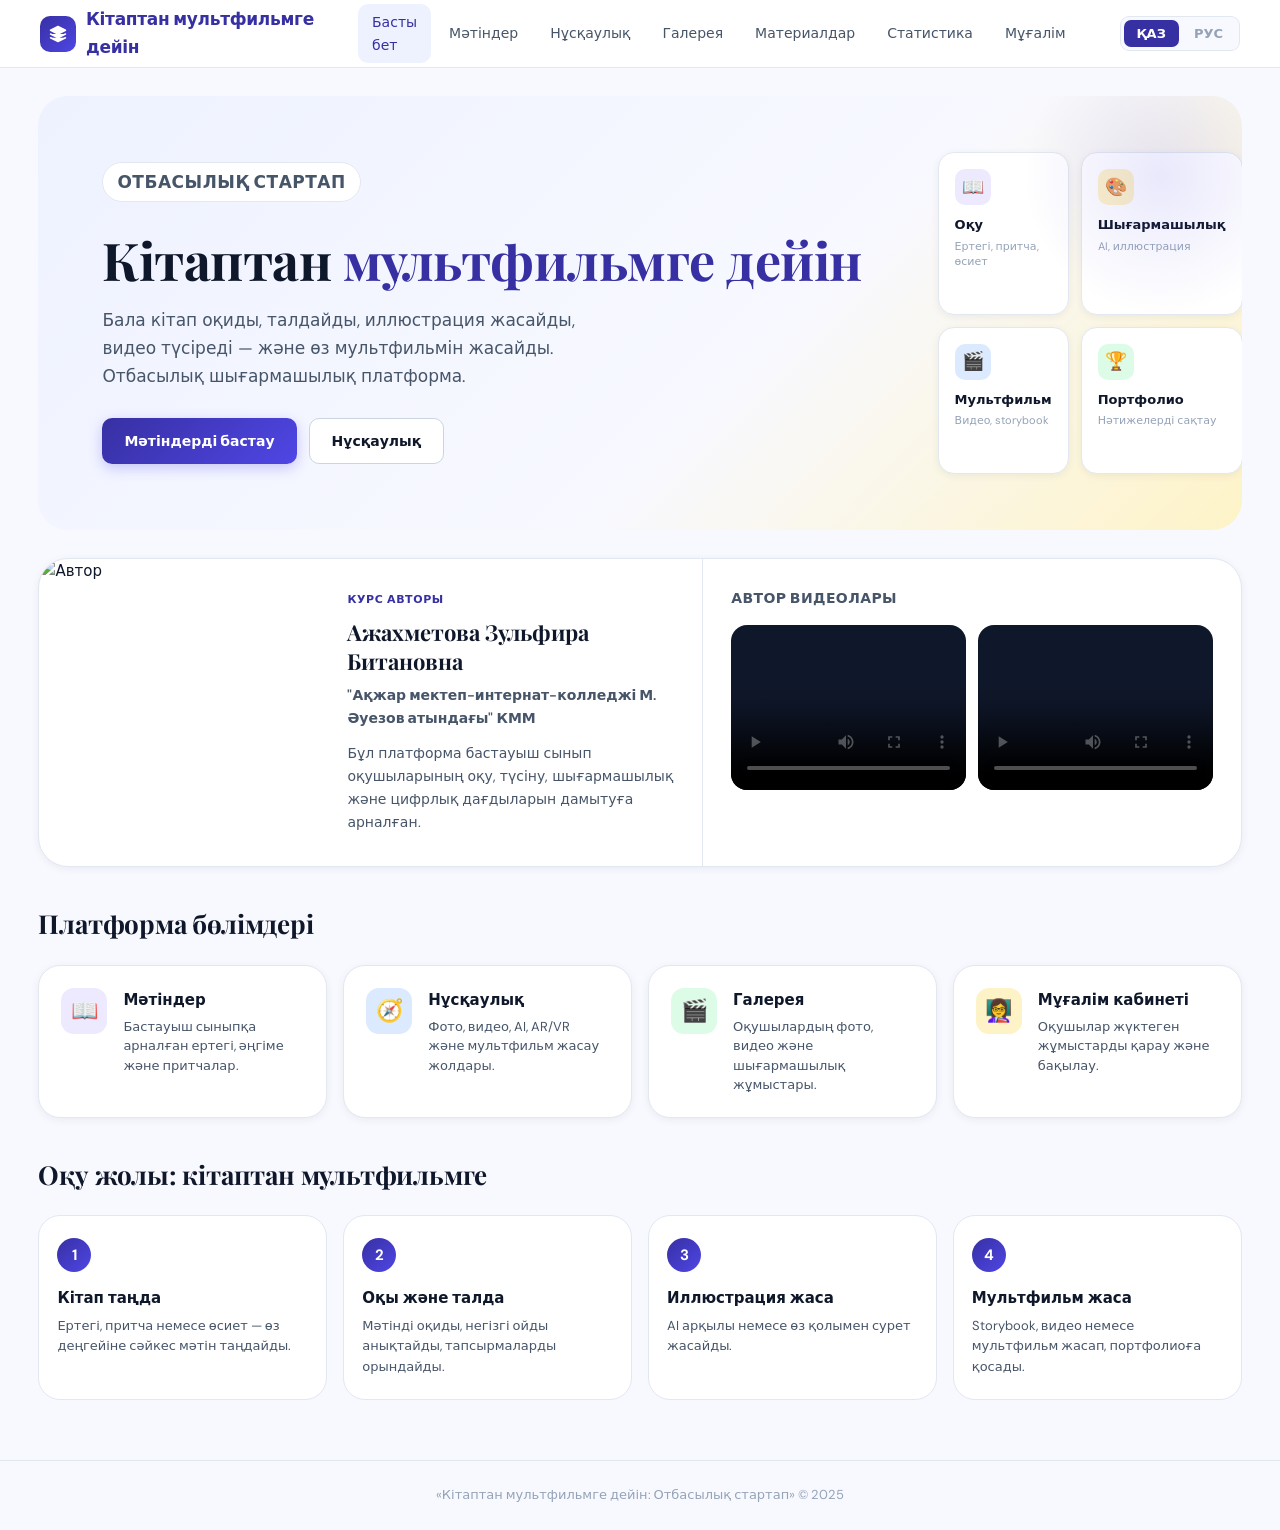
==== commit 1c27b642: "Update index.html" ====
--- a/index.html
+++ b/index.html
@@ -103,6 +103,7 @@
     <div class="step-item"><div class="step-num">4</div><h3 id="s4t">Мультфильм жаса</h3><p id="s4d">Storybook, видео немесе мультфильм жасап, портфолиоға қосады.</p></div>
   </div>
 
+<div id="comments-widget" data-page="index"></div>
 </main>
 
 <footer>
@@ -174,5 +175,6 @@
   document.documentElement.lang = lang === 'kz' ? 'kk' : 'ru';
 };
 </script>
+<script type="module" src="js/comments.js"></script>
 </body>
 </html>
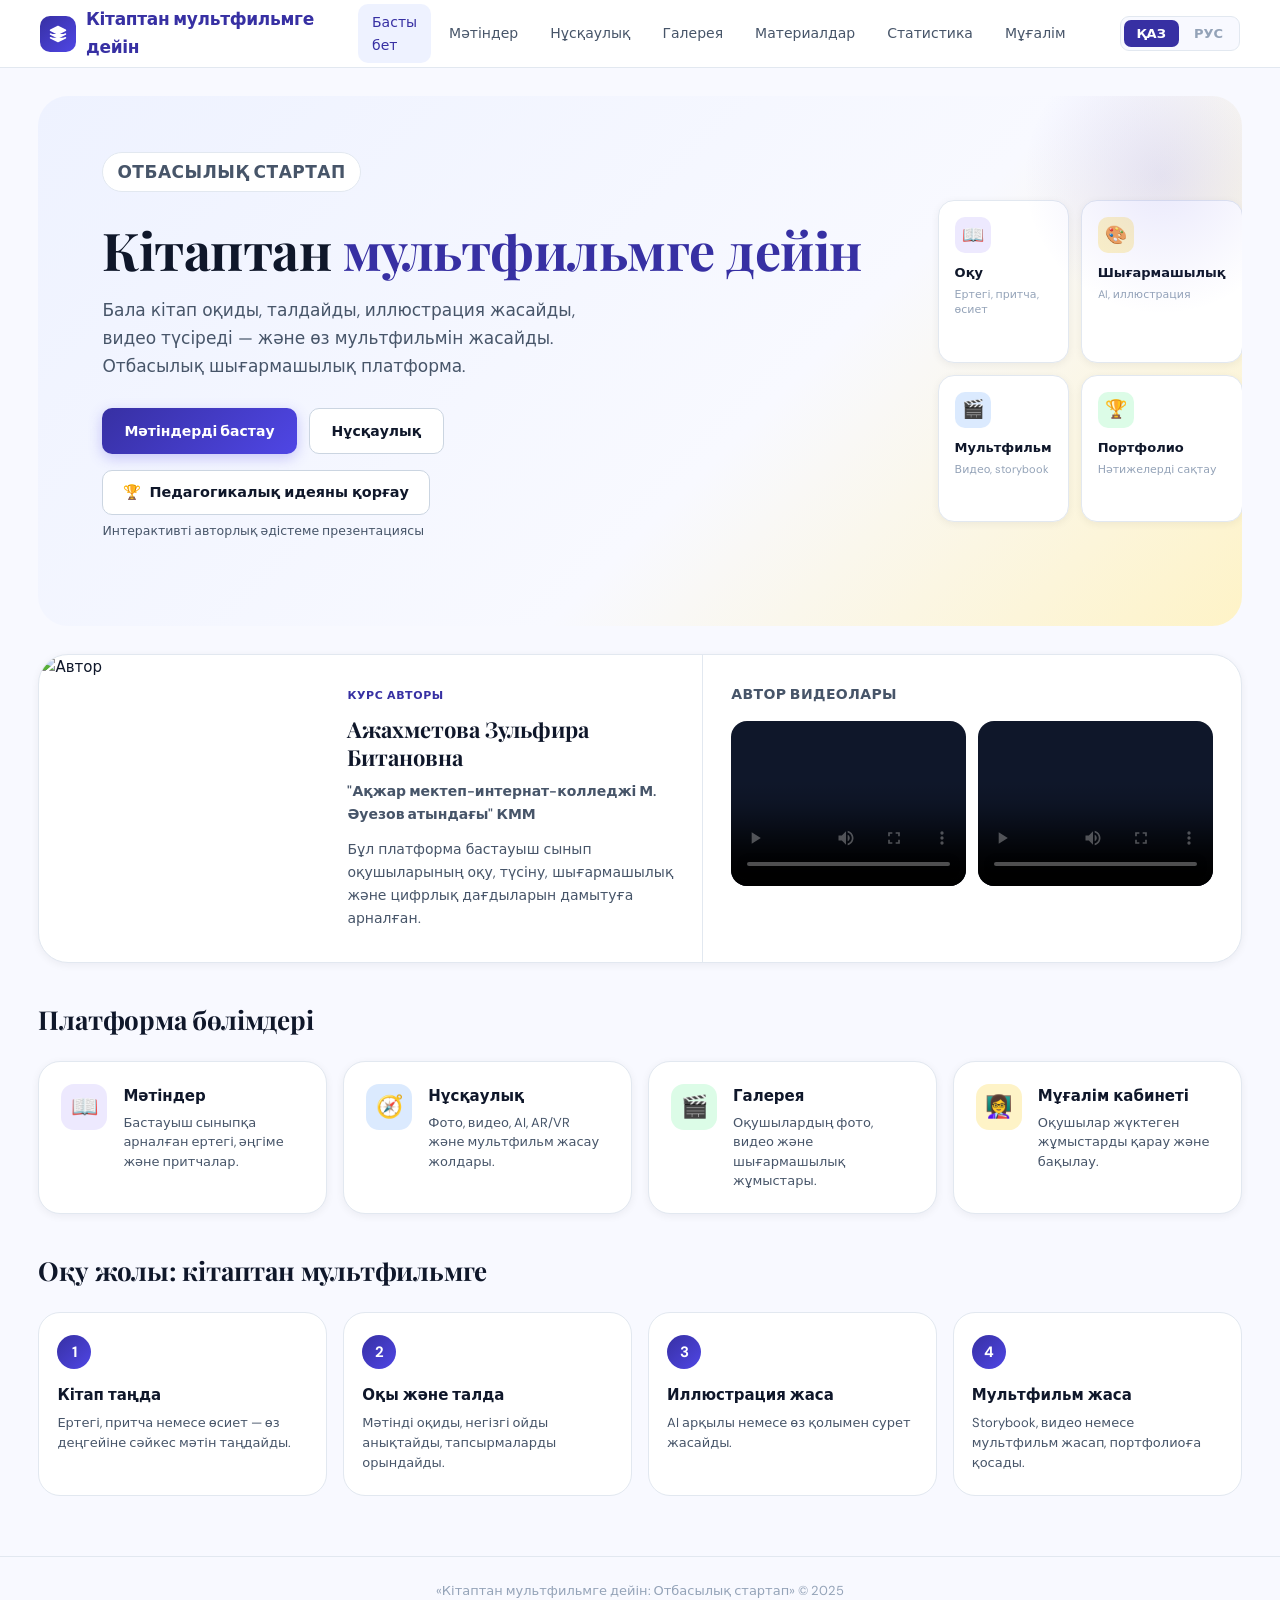
==== commit 77c42ac1: "Update index.html" ====
--- a/index.html
+++ b/index.html
@@ -23,6 +23,14 @@
       <div class="hero-actions">
         <a class="btn btn-primary" href="stories.html" id="hero-btn1">Мәтіндерді бастау</a>
         <a class="btn btn-outline" href="instructions.html" id="hero-btn2">Нұсқаулық</a>
+      </div>
+      <div style="margin-top:16px;">
+        <a class="btn btn-outline" href="defense.html"
+           style="display:inline-flex;align-items:center;gap:8px;font-size:.9rem;padding:10px 20px;"
+           id="hero-btn-defense">
+          🏆 <span id="hero-btn-defense-label">Педагогикалық идеяны қорғау</span>
+        </a>
+        <p style="font-size:.78rem;color:var(--text-secondary);margin-top:6px;" id="hero-defense-sub">Интерактивті авторлық әдістеме презентациясы</p>
       </div>
     </div>
     <div class="hero-visual">
@@ -119,6 +127,8 @@
     'hero-title': 'Кітаптан <em>мультфильмге дейін</em>',
     'hero-desc': 'Бала кітап оқиды, талдайды, иллюстрация жасайды, видео түсіреді — және өз мультфильмін жасайды. Отбасылық шығармашылық платформа.',
     'hero-btn1': 'Мәтіндерді бастау', 'hero-btn2': 'Нұсқаулық',
+    'hero-btn-defense-label': 'Педагогикалық идеяны қорғау',
+    'hero-defense-sub': 'Интерактивті авторлық әдістеме презентациясы',
     'hc1t':'Оқу','hc1d':'Ертегі, притча, өсиет',
     'hc2t':'Шығармашылық','hc2d':'AI, иллюстрация',
     'hc3t':'Мультфильм','hc3d':'Видео, storybook',
@@ -143,6 +153,8 @@
     'hero-title': 'От книги до <em>мультфильма</em>',
     'hero-desc': 'Ребёнок читает книгу, анализирует, создаёт иллюстрации, снимает видео — и делает свой мультфильм. Семейная творческая платформа.',
     'hero-btn1': 'Начать читать', 'hero-btn2': 'Инструкция',
+    'hero-btn-defense-label': 'Защита педагогической идеи',
+    'hero-defense-sub': 'Интерактивная презентация авторской методики',
     'hc1t':'Чтение','hc1d':'Сказки, притчи, назидания',
     'hc2t':'Творчество','hc2d':'AI, иллюстрации',
     'hc3t':'Мультфильм','hc3d':'Видео, сторибук',
